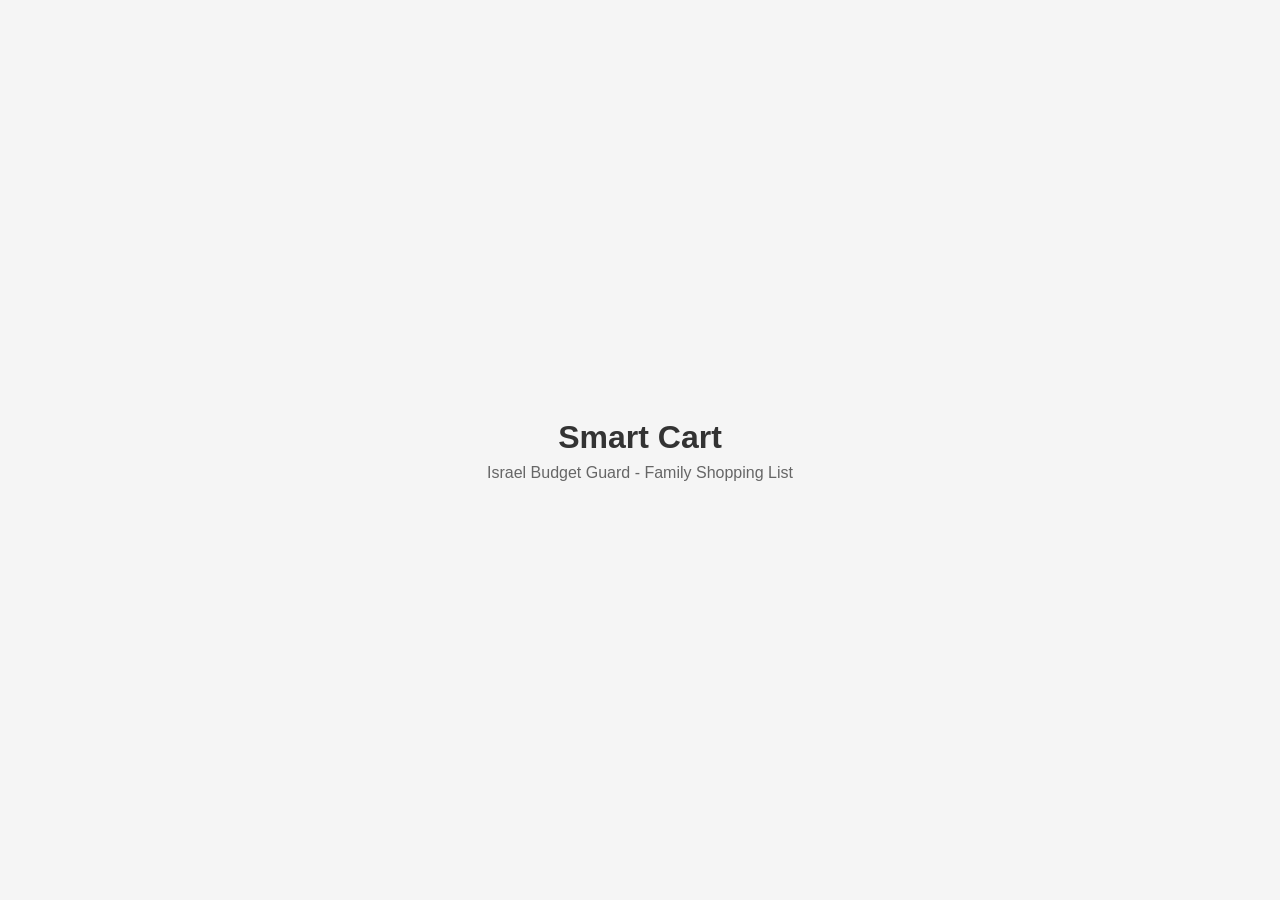
==== frontend/src/index.html @ aee20380 "Epic 1" ====
<!DOCTYPE html>
<html lang="en">
<head>
    <meta charset="UTF-8">
    <meta name="viewport" content="width=device-width, initial-scale=1.0">
    <title>Smart Cart</title>
    <link rel="stylesheet" href="css/style.css">
</head>
<body>
    <div id="app">
        <h1>Smart Cart</h1>
        <p>Israel Budget Guard - Family Shopping List</p>
    </div>
    <script src="js/app.js"></script>
</body>
</html>
---- frontend/src/css/style.css ----
* {
    margin: 0;
    padding: 0;
    box-sizing: border-box;
}

body {
    font-family: -apple-system, BlinkMacSystemFont, 'Segoe UI', Roboto, sans-serif;
    background: #f5f5f5;
    min-height: 100vh;
    display: flex;
    justify-content: center;
    align-items: center;
}

#app {
    text-align: center;
    padding: 2rem;
}

h1 {
    color: #333;
    margin-bottom: 0.5rem;
}

p {
    color: #666;
}
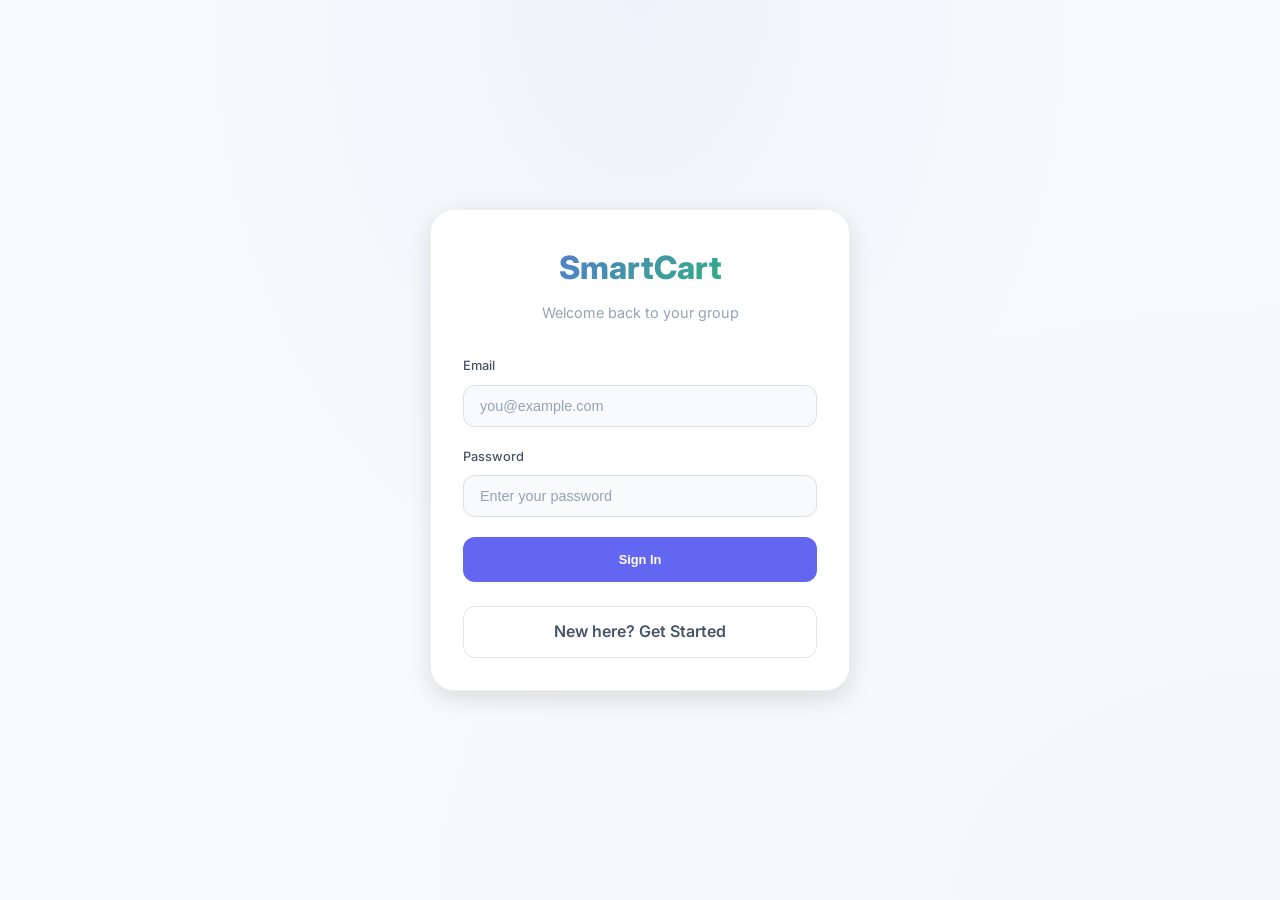
==== commit ab14906b: "full on ui and ai work" ====
--- a/frontend/src/index.html
+++ b/frontend/src/index.html
@@ -1,16 +1,206 @@
 <!DOCTYPE html>
 <html lang="en">
+
 <head>
     <meta charset="UTF-8">
-    <meta name="viewport" content="width=device-width, initial-scale=1.0">
-    <title>Smart Cart</title>
+    <meta name="viewport"
+        content="width=device-width, initial-scale=1.0, maximum-scale=1.0, user-scalable=no, viewport-fit=cover">
+    <title>SmartCart | AI-Powered Shopping List</title>
+    <meta name="description"
+        content="Collaborative shopping list management with AI-powered pricing for Israeli markets.">
+    <link href="https://fonts.googleapis.com/css2?family=Inter:wght@400;500;600;700;800&display=swap" rel="stylesheet">
     <link rel="stylesheet" href="css/style.css">
+    <link rel="icon"
+        href="data:image/svg+xml,<svg xmlns=%22http://www.w3.org/2000/svg%22 viewBox=%220 0 100 100%22><text y=%22.9em%22 font-size=%2290%22>🛒</text></svg>">
 </head>
-<body>
-    <div id="app">
-        <h1>Smart Cart</h1>
-        <p>Israel Budget Guard - Family Shopping List</p>
+
+<body class="light-mode">
+    <!-- Sidebar Overlay -->
+    <div id="sidebar-overlay" class="sidebar-overlay"></div>
+
+    <!-- Sidebar -->
+    <aside id="sidebar" class="sidebar">
+        <div class="sidebar-header">
+            <h2>Group Menu</h2>
+            <button id="sidebar-close" class="sidebar-close">&times;</button>
+        </div>
+
+        <div class="sidebar-content">
+            <!-- Group Info Section -->
+            <div class="sidebar-section">
+                <div class="sidebar-section-title">Group Info</div>
+                <div class="member-card" style="cursor: pointer;" id="copy-code-card">
+                    <div class="member-info">
+                        <div class="member-name">Invite Code</div>
+                        <div class="member-meta" id="sidebar-join-code">------</div>
+                    </div>
+                    <span style="font-size: 0.75rem; color: var(--accent-primary);">Copy</span>
+                </div>
+            </div>
+
+            <!-- Members Section (Manager Only) -->
+            <div class="sidebar-section" id="members-section" style="display: none;">
+                <div class="sidebar-section-title">Group Members</div>
+                <div id="members-list">
+                    <!-- Members injected here -->
+                </div>
+            </div>
+        </div>
+
+        <div class="sidebar-footer">
+            <button id="logout-btn" class="btn btn-ghost" style="width: 100%;">
+                Sign Out
+            </button>
+        </div>
+    </aside>
+
+    <!-- Main App Container -->
+    <div class="app-container">
+        <div class="main-content">
+            <!-- Header -->
+            <header class="app-header">
+                <div class="header-left">
+                    <button id="menu-toggle" class="menu-toggle">
+                        <span></span>
+                        <span></span>
+                        <span></span>
+                    </button>
+                    <div class="brand">
+                        <h1>SmartCart</h1>
+                        <span class="subtitle" id="group-name-display">Loading...</span>
+                    </div>
+                </div>
+                <div class="header-right">
+                    <button id="theme-toggle" class="theme-toggle" title="Toggle theme">
+                        <span id="theme-icon"></span>
+                    </button>
+                    <div class="user-badge">
+                        <div class="user-avatar" id="user-avatar">?</div>
+                        <div class="user-info">
+                            <span class="user-name" id="user-name-display">User</span>
+                            <span class="user-role" id="user-role-display">Member</span>
+                        </div>
+                    </div>
+                </div>
+            </header>
+
+            <!-- Stats Bar -->
+            <div class="stats-bar">
+                <div class="stat-card">
+                    <div class="stat-icon total">&#8362;</div>
+                    <div class="stat-content">
+                        <div class="stat-value" id="cart-total">0.00</div>
+                        <div class="stat-label">Estimated Total</div>
+                    </div>
+                </div>
+                <div class="stat-card">
+                    <div class="stat-icon approved">&#10003;</div>
+                    <div class="stat-content">
+                        <div class="stat-value" id="approved-count">0</div>
+                        <div class="stat-label">Approved Items</div>
+                    </div>
+                </div>
+                <div class="stat-card">
+                    <div class="stat-icon pending">&#9679;</div>
+                    <div class="stat-content">
+                        <div class="stat-value" id="pending-count">0</div>
+                        <div class="stat-label">Pending Review</div>
+                    </div>
+                </div>
+            </div>
+
+            <!-- Main Content Grid -->
+            <div class="content-grid">
+                <!-- Pending Requests (Manager only) -->
+                <section id="pending-section" style="display: none; grid-column: 1 / -1;">
+                    <div class="card" style="border-color: rgba(245, 158, 11, 0.3);">
+                        <div class="card-header" style="background: rgba(245, 158, 11, 0.1);">
+                            <h2 class="card-title" style="color: var(--accent-warning);">Pending Requests</h2>
+                        </div>
+                        <div class="card-body">
+                            <div id="pending-container" class="item-list">
+                                <p class="text-muted" style="padding: 1rem;">No pending requests.</p>
+                            </div>
+                        </div>
+                    </div>
+                </section>
+
+                <!-- Shopping List (Approved Items) -->
+                <section>
+                    <div class="card">
+                        <div class="card-header">
+                            <h2 class="card-title">Shopping List</h2>
+                            <button id="clear-all-btn" class="btn btn-danger btn-sm" style="display: none;">
+                                Clear All
+                            </button>
+                        </div>
+                        <div class="card-body">
+                            <div id="items-container" class="item-list">
+                                <div class="empty-state">
+                                    <div class="empty-state-icon">&#128722;</div>
+                                    <p class="empty-state-text">No items yet. Add your first item!</p>
+                                </div>
+                            </div>
+                        </div>
+                    </div>
+
+                    <!-- My Items Section (For regular users to see their submissions) -->
+                    <div id="my-items-section" class="card" style="margin-top: 1rem; display: none;">
+                        <div class="card-header">
+                            <h2 class="card-title">My Submissions</h2>
+                        </div>
+                        <div class="card-body">
+                            <div id="my-items-container" class="item-list">
+                                <p class="text-muted" style="padding: 1rem;">No pending or rejected items.</p>
+                            </div>
+                        </div>
+                    </div>
+                </section>
+
+                <!-- Add Item Form -->
+                <section>
+                    <div class="card form-card">
+                        <div class="card-header">
+                            <h2 class="card-title" id="form-title">Add New Item</h2>
+                        </div>
+                        <div class="card-body">
+                            <form id="item-form">
+                                <div class="form-group">
+                                    <label class="form-label" for="name">Item Name</label>
+                                    <input type="text" id="name" class="form-input" placeholder="e.g. Milk 3%" required>
+                                </div>
+                                <div class="form-row">
+                                    <div class="form-group">
+                                        <label class="form-label" for="category">Category</label>
+                                        <select id="category" class="form-select">
+                                            <option value="DAIRY">Dairy</option>
+                                            <option value="PRODUCE">Produce</option>
+                                            <option value="MEAT">Meat</option>
+                                            <option value="BAKERY">Bakery</option>
+                                            <option value="BEVERAGES">Beverages</option>
+                                            <option value="SNACKS">Snacks</option>
+                                            <option value="HOUSEHOLD">Household</option>
+                                            <option value="ELECTRONICS">Electronics</option>
+                                            <option value="OTHER" selected>Other</option>
+                                        </select>
+                                    </div>
+                                    <div class="form-group">
+                                        <label class="form-label" for="quantity">Quantity</label>
+                                        <input type="number" id="quantity" class="form-input" value="1" min="1">
+                                    </div>
+                                </div>
+                                <button type="submit" class="btn btn-primary" style="width: 100%;" id="submit-btn">
+                                    Add Item
+                                </button>
+                            </form>
+                        </div>
+                    </div>
+                </section>
+            </div>
+        </div>
     </div>
+
     <script src="js/app.js"></script>
 </body>
-</html>
+
+</html>
--- a/frontend/src/css/style.css
+++ b/frontend/src/css/style.css
@@ -1,28 +1,1062 @@
-* {
+:root {
+    /* Color Palette - Modern Dark Theme */
+    --bg-dark: #0a0a0f;
+    --bg-surface: #12121a;
+    --bg-card: rgba(18, 18, 26, 0.95);
+    --bg-elevated: rgba(30, 30, 45, 0.9);
+
+    --text-primary: #ffffff;
+    --text-secondary: #8b8b9e;
+    --text-muted: #5a5a6e;
+
+    --accent-primary: #6366f1;
+    /* Indigo */
+    --accent-success: #22c55e;
+    /* Green */
+    --accent-warning: #f59e0b;
+    /* Amber */
+    --accent-error: #ef4444;
+    /* Red */
+    --accent-info: #3b82f6;
+    /* Blue */
+
+    --border-subtle: rgba(255, 255, 255, 0.06);
+    --border-default: rgba(255, 255, 255, 0.1);
+    --border-strong: rgba(255, 255, 255, 0.15);
+
+    --shadow-sm: 0 1px 2px rgba(0, 0, 0, 0.3);
+    --shadow-md: 0 4px 12px rgba(0, 0, 0, 0.4);
+    --shadow-lg: 0 8px 24px rgba(0, 0, 0, 0.5);
+    --shadow-glow: 0 0 40px rgba(99, 102, 241, 0.15);
+
+    --radius-sm: 0.375rem;
+    --radius-md: 0.75rem;
+    --radius-lg: 1rem;
+    --radius-xl: 1.5rem;
+
+    --font-main: 'Inter', -apple-system, BlinkMacSystemFont, 'Segoe UI', sans-serif;
+
+    --transition-fast: 150ms ease;
+    --transition-normal: 250ms ease;
+    --transition-slow: 350ms ease;
+
+    --sidebar-width: 320px;
+}
+
+/* Light Mode Theme */
+body.light-mode {
+    --bg-dark: #f8fafc;
+    --bg-surface: #ffffff;
+    --bg-card: rgba(255, 255, 255, 0.95);
+    --bg-elevated: rgba(241, 245, 249, 0.95);
+
+    --text-primary: #0f172a;
+    --text-secondary: #475569;
+    --text-muted: #94a3b8;
+
+    --border-subtle: rgba(0, 0, 0, 0.06);
+    --border-default: rgba(0, 0, 0, 0.1);
+    --border-strong: rgba(0, 0, 0, 0.15);
+
+    --shadow-sm: 0 1px 2px rgba(0, 0, 0, 0.05);
+    --shadow-md: 0 4px 12px rgba(0, 0, 0, 0.08);
+    --shadow-lg: 0 8px 24px rgba(0, 0, 0, 0.12);
+    --shadow-glow: 0 0 40px rgba(99, 102, 241, 0.1);
+}
+
+body.light-mode {
+    background: var(--bg-dark);
+    background-image:
+        radial-gradient(ellipse at top, rgba(99, 102, 241, 0.05) 0%, transparent 50%),
+        radial-gradient(ellipse at bottom right, rgba(34, 197, 94, 0.03) 0%, transparent 50%);
+}
+
+/* Theme Toggle Button */
+.theme-toggle {
+    width: 44px;
+    height: 44px;
+    display: flex;
+    align-items: center;
+    justify-content: center;
+    background: var(--bg-elevated);
+    border: 1px solid var(--border-default);
+    border-radius: var(--radius-md);
+    cursor: pointer;
+    transition: all var(--transition-fast);
+    color: var(--text-secondary);
+}
+
+.theme-toggle:hover {
+    background: var(--bg-card);
+    border-color: var(--border-strong);
+    color: var(--text-primary);
+}
+
+.theme-toggle svg {
+    width: 20px;
+    height: 20px;
+    stroke: currentColor;
+}
+
+
+*,
+*::before,
+*::after {
     margin: 0;
     padding: 0;
     box-sizing: border-box;
 }
 
+html {
+    font-size: 16px;
+    -webkit-font-smoothing: antialiased;
+    -moz-osx-font-smoothing: grayscale;
+}
+
 body {
-    font-family: -apple-system, BlinkMacSystemFont, 'Segoe UI', Roboto, sans-serif;
-    background: #f5f5f5;
+    background: var(--bg-dark);
+    background-image:
+        radial-gradient(ellipse at top, rgba(99, 102, 241, 0.08) 0%, transparent 50%),
+        radial-gradient(ellipse at bottom right, rgba(34, 197, 94, 0.05) 0%, transparent 50%);
+    color: var(--text-primary);
+    font-family: var(--font-main);
+    line-height: 1.6;
     min-height: 100vh;
-    display: flex;
+    min-height: 100dvh;
+    overflow-x: hidden;
+}
+
+/* ========== LAYOUT ========== */
+.app-container {
+    display: flex;
+    height: 100vh;
+    height: 100dvh;
+    width: 100vw;
+    overflow: hidden;
+}
+
+.main-content {
+    flex: 1;
+    padding: 1rem;
+    /* max-width removed for full screen */
+    width: 100%;
+    overflow-y: auto;
+    -webkit-overflow-scrolling: touch;
+    transition: margin-left var(--transition-normal);
+}
+
+/* ========== SIDEBAR ========== */
+.sidebar {
+    position: fixed;
+    top: 0;
+    left: 0;
+    width: var(--sidebar-width);
+    height: 100vh;
+    height: 100dvh;
+    background: var(--bg-surface);
+    border-right: 1px solid var(--border-subtle);
+    transform: translateX(-100%);
+    transition: transform var(--transition-normal);
+    z-index: 1000;
+    display: flex;
+    flex-direction: column;
+    box-shadow: 4px 0 20px rgba(0, 0, 0, 0.15);
+}
+
+.sidebar.open {
+    transform: translateX(0);
+}
+
+.sidebar-header {
+    padding: 1.5rem;
+    border-bottom: 1px solid var(--border-subtle);
+    display: flex;
+    justify-content: space-between;
+    align-items: center;
+}
+
+.sidebar-header h2 {
+    font-size: 0.875rem;
+    font-weight: 700;
+    color: var(--text-primary);
+    text-transform: uppercase;
+    letter-spacing: 0.1em;
+    margin: 0;
+}
+
+.sidebar-close {
+    background: none;
+    border: none;
+    color: var(--text-secondary);
+    font-size: 1.5rem;
+    cursor: pointer;
+    padding: 0.25rem;
+    line-height: 1;
+    transition: color var(--transition-fast);
+}
+
+.sidebar-close:hover {
+    color: var(--text-primary);
+}
+
+.sidebar-content {
+    flex: 1;
+    overflow-y: auto;
+    padding: 1rem;
+}
+
+.sidebar-section {
+    margin-bottom: 1.5rem;
+}
+
+.sidebar-section-title {
+    font-size: 0.75rem;
+    font-weight: 600;
+    color: var(--text-muted);
+    text-transform: uppercase;
+    letter-spacing: 0.08em;
+    padding: 0.5rem 0.75rem;
+    margin-bottom: 0.5rem;
+}
+
+.sidebar-footer {
+    padding: 1rem;
+    padding-bottom: calc(1.5rem + env(safe-area-inset-bottom, 0px));
+    border-top: 1px solid var(--border-subtle);
+    background: var(--bg-elevated);
+    margin-top: auto;
+    flex-shrink: 0;
+}
+
+.sidebar-footer .btn {
+    padding: 0.875rem 1rem;
+    font-weight: 600;
+    display: flex;
+    align-items: center;
     justify-content: center;
-    align-items: center;
-}
-
-#app {
+    background: var(--accent-error);
+    color: white;
+    border: none;
+    border-radius: var(--radius-md);
+    width: 100%;
+}
+
+.sidebar-footer .btn:hover {
+    background: #dc2626;
+}
+
+.member-card {
+    display: flex;
+    align-items: center;
+    justify-content: space-between;
+    gap: 0.75rem;
+    padding: 0.875rem 1rem;
+    background: var(--bg-elevated);
+    border-radius: var(--radius-md);
+    margin-bottom: 0.5rem;
+    border: 1px solid var(--border-subtle);
+    transition: all var(--transition-fast);
+}
+
+.member-card:hover {
+    border-color: var(--border-default);
+    background: var(--bg-card);
+}
+
+.member-info {
+    flex: 1;
+    min-width: 0;
+}
+
+.member-name {
+    font-weight: 600;
+    font-size: 0.875rem;
+    color: var(--text-primary);
+    white-space: nowrap;
+    overflow: hidden;
+    text-overflow: ellipsis;
+}
+
+.member-meta {
+    font-size: 0.75rem;
+    color: var(--text-muted);
+}
+
+.member-actions {
+    display: flex;
+    gap: 0.25rem;
+    margin-left: 0.5rem;
+}
+
+.sidebar-overlay {
+    position: fixed;
+    inset: 0;
+    background: rgba(0, 0, 0, 0.6);
+    backdrop-filter: blur(4px);
+    opacity: 0;
+    visibility: hidden;
+    transition: opacity var(--transition-normal), visibility var(--transition-normal);
+    z-index: 999;
+}
+
+.sidebar-overlay.active {
+    opacity: 1;
+    visibility: visible;
+}
+
+/* ========== HEADER ========== */
+.app-header {
+    display: flex;
+    justify-content: space-between;
+    align-items: center;
+    margin-bottom: 2rem;
+    padding-bottom: 1.5rem;
+    border-bottom: 1px solid var(--border-subtle);
+}
+
+.header-left {
+    display: flex;
+    align-items: center;
+    gap: 1rem;
+}
+
+.menu-toggle {
+    width: 44px;
+    height: 44px;
+    display: flex;
+    flex-direction: column;
+    justify-content: center;
+    align-items: center;
+    gap: 5px;
+    background: var(--bg-elevated);
+    border: 1px solid var(--border-default);
+    border-radius: var(--radius-md);
+    cursor: pointer;
+    transition: all var(--transition-fast);
+}
+
+.menu-toggle:hover {
+    background: var(--bg-card);
+    border-color: var(--border-strong);
+}
+
+.menu-toggle span {
+    display: block;
+    width: 18px;
+    height: 2px;
+    background: var(--text-primary);
+    border-radius: 1px;
+    transition: all var(--transition-fast);
+}
+
+.brand {
+    display: flex;
+    flex-direction: column;
+}
+
+.brand h1 {
+    font-size: 1.5rem;
+    font-weight: 800;
+    background: linear-gradient(135deg, var(--accent-primary) 0%, var(--accent-success) 100%);
+    -webkit-background-clip: text;
+    background-clip: text;
+    -webkit-text-fill-color: transparent;
+    letter-spacing: -0.02em;
+}
+
+.brand .subtitle {
+    font-size: 0.8rem;
+    color: var(--text-muted);
+    font-weight: 500;
+}
+
+.header-right {
+    display: flex;
+    align-items: center;
+    gap: 1rem;
+}
+
+.user-badge {
+    display: flex;
+    align-items: center;
+    gap: 0.75rem;
+    padding: 0.5rem 1rem;
+    background: var(--bg-elevated);
+    border: 1px solid var(--border-default);
+    border-radius: var(--radius-lg);
+}
+
+.user-avatar {
+    width: 32px;
+    height: 32px;
+    border-radius: 50%;
+    background: linear-gradient(135deg, var(--accent-primary), var(--accent-success));
+    display: flex;
+    align-items: center;
+    justify-content: center;
+    font-weight: 700;
+    font-size: 0.875rem;
+}
+
+.user-info {
+    display: flex;
+    flex-direction: column;
+}
+
+.user-name {
+    font-weight: 600;
+    font-size: 0.875rem;
+    line-height: 1.2;
+}
+
+.user-role {
+    font-size: 0.7rem;
+    color: var(--accent-primary);
+    text-transform: uppercase;
+    letter-spacing: 0.05em;
+    font-weight: 600;
+}
+
+/* ========== STATS BAR ========== */
+.stats-bar {
+    display: grid;
+    grid-template-columns: repeat(auto-fit, minmax(200px, 1fr));
+    gap: 1rem;
+    margin-bottom: 2rem;
+}
+
+.stat-card {
+    background: var(--bg-surface);
+    border: 1px solid var(--border-subtle);
+    border-radius: var(--radius-lg);
+    padding: 1.25rem;
+    display: flex;
+    align-items: center;
+    gap: 1rem;
+    transition: all var(--transition-fast);
+}
+
+.stat-card:hover {
+    border-color: var(--border-default);
+    transform: translateY(-2px);
+}
+
+.stat-icon {
+    width: 48px;
+    height: 48px;
+    border-radius: var(--radius-md);
+    display: flex;
+    align-items: center;
+    justify-content: center;
+    font-size: 1.25rem;
+}
+
+.stat-icon.total {
+    background: rgba(99, 102, 241, 0.15);
+    color: var(--accent-primary);
+}
+
+.stat-icon.approved {
+    background: rgba(34, 197, 94, 0.15);
+    color: var(--accent-success);
+}
+
+.stat-icon.pending {
+    background: rgba(245, 158, 11, 0.15);
+    color: var(--accent-warning);
+}
+
+.stat-content {
+    flex: 1;
+}
+
+.stat-value {
+    font-size: 1.5rem;
+    font-weight: 700;
+    line-height: 1.2;
+}
+
+.stat-label {
+    font-size: 0.75rem;
+    color: var(--text-muted);
+    text-transform: uppercase;
+    letter-spacing: 0.05em;
+}
+
+/* ========== MAIN GRID ========== */
+.content-grid {
+    display: grid;
+    grid-template-columns: 1fr 380px;
+    gap: 2rem;
+    align-items: start;
+}
+
+@media (max-width: 1024px) {
+    .content-grid {
+        grid-template-columns: 1fr;
+    }
+}
+
+/* ========== CARDS ========== */
+.card {
+    background: var(--bg-surface);
+    border: 1px solid var(--border-subtle);
+    border-radius: var(--radius-xl);
+    overflow: hidden;
+}
+
+.card-header {
+    padding: 1.25rem 1.5rem;
+    border-bottom: 1px solid var(--border-subtle);
+    display: flex;
+    justify-content: space-between;
+    align-items: center;
+}
+
+.card-title {
+    font-size: 1rem;
+    font-weight: 600;
+    display: flex;
+    align-items: center;
+    gap: 0.5rem;
+}
+
+.card-body {
+    padding: 1rem;
+}
+
+.card-footer {
+    padding: 1rem 1.5rem;
+    border-top: 1px solid var(--border-subtle);
+    background: var(--bg-elevated);
+}
+
+/* ========== ITEM LIST ========== */
+.item-list {
+    display: flex;
+    flex-direction: column;
+    gap: 0.75rem;
+    max-height: 60vh;
+    overflow-y: auto;
+    padding-right: 0.5rem;
+}
+
+.item-list::-webkit-scrollbar {
+    width: 6px;
+}
+
+.item-list::-webkit-scrollbar-track {
+    background: transparent;
+}
+
+.item-list::-webkit-scrollbar-thumb {
+    background: var(--border-default);
+    border-radius: 3px;
+}
+
+.item-card {
+    background: var(--bg-elevated);
+    border: 1px solid var(--border-subtle);
+    border-radius: var(--radius-lg);
+    padding: 1rem;
+    display: flex;
+    flex-direction: column;
+    gap: 0.75rem;
+    transition: all var(--transition-fast);
+}
+
+.item-card:hover {
+    border-color: var(--border-default);
+    box-shadow: var(--shadow-md);
+}
+
+.item-header {
+    display: flex;
+    justify-content: space-between;
+    align-items: flex-start;
+    gap: 1rem;
+}
+
+.item-title {
+    font-weight: 600;
+    font-size: 1rem;
+    line-height: 1.3;
+}
+
+.item-submitter {
+    font-size: 0.75rem;
+    color: var(--text-muted);
+    margin-top: 0.125rem;
+}
+
+.item-footer {
+    display: flex;
+    align-items: center;
+    justify-content: space-between;
+    gap: 0.75rem;
+    flex-wrap: wrap;
+}
+
+.item-meta {
+    display: flex;
+    align-items: center;
+    gap: 0.75rem;
+    flex-wrap: wrap;
+}
+
+.meta-tag {
+    display: inline-flex;
+    align-items: center;
+    gap: 0.25rem;
+    padding: 0.25rem 0.5rem;
+    background: rgba(255, 255, 255, 0.05);
+    border-radius: var(--radius-sm);
+    font-size: 0.75rem;
+    color: var(--text-secondary);
+}
+
+.quantity-control {
+    display: inline-flex;
+    align-items: center;
+    background: rgba(255, 255, 255, 0.05);
+    border-radius: var(--radius-sm);
+    overflow: hidden;
+}
+
+.quantity-btn {
+    width: 28px;
+    height: 28px;
+    display: flex;
+    align-items: center;
+    justify-content: center;
+    background: none;
+    border: none;
+    color: var(--text-secondary);
+    cursor: pointer;
+    font-size: 1rem;
+    transition: all var(--transition-fast);
+}
+
+.quantity-btn:hover {
+    background: rgba(255, 255, 255, 0.1);
+    color: var(--text-primary);
+}
+
+.quantity-value {
+    min-width: 32px;
     text-align: center;
-    padding: 2rem;
-}
-
-h1 {
-    color: #333;
+    font-weight: 600;
+    font-size: 0.875rem;
+}
+
+.price-tag {
+    font-weight: 700;
+    color: var(--accent-success);
+    font-size: 0.875rem;
+}
+
+.price-error {
+    font-size: 0.7rem;
+    color: var(--accent-error);
+}
+
+.item-actions {
+    display: flex;
+    gap: 0.5rem;
+}
+
+/* ========== STATUS PILLS ========== */
+.status-pill {
+    display: inline-flex;
+    align-items: center;
+    padding: 0.25rem 0.625rem;
+    border-radius: var(--radius-sm);
+    font-size: 0.7rem;
+    font-weight: 600;
+    text-transform: uppercase;
+    letter-spacing: 0.03em;
+}
+
+.status-PENDING {
+    background: rgba(245, 158, 11, 0.15);
+    color: var(--accent-warning);
+}
+
+.status-APPROVED {
+    background: rgba(34, 197, 94, 0.15);
+    color: var(--accent-success);
+}
+
+.status-REJECTED {
+    background: rgba(239, 68, 68, 0.15);
+    color: var(--accent-error);
+}
+
+/* ========== BUTTONS ========== */
+.btn {
+    display: inline-flex;
+    align-items: center;
+    justify-content: center;
+    gap: 0.5rem;
+    padding: 0.5rem 1rem;
+    border-radius: var(--radius-md);
+    font-size: 0.8rem;
+    font-weight: 600;
+    cursor: pointer;
+    transition: all var(--transition-fast);
+    border: 1px solid transparent;
+    white-space: nowrap;
+}
+
+.btn-primary {
+    background: var(--accent-primary);
+    color: white;
+}
+
+.btn-primary:hover {
+    background: #5558e3;
+    box-shadow: 0 4px 12px rgba(99, 102, 241, 0.3);
+}
+
+.btn-success {
+    background: transparent;
+    border-color: var(--accent-success);
+    color: var(--accent-success);
+}
+
+.btn-success:hover {
+    background: rgba(34, 197, 94, 0.1);
+}
+
+.btn-danger {
+    background: transparent;
+    border-color: var(--accent-error);
+    color: var(--accent-error);
+}
+
+.btn-danger:hover {
+    background: rgba(239, 68, 68, 0.1);
+}
+
+.btn-ghost {
+    background: transparent;
+    border-color: var(--border-default);
+    color: var(--text-secondary);
+}
+
+.btn-ghost:hover {
+    background: rgba(255, 255, 255, 0.05);
+    color: var(--text-primary);
+}
+
+.btn-sm {
+    padding: 0.25rem 0.5rem;
+    font-size: 0.7rem;
+}
+
+.btn-icon {
+    width: 32px;
+    height: 32px;
+    padding: 0;
+}
+
+/* ========== FORMS ========== */
+.form-card {
+    position: sticky;
+    top: 2rem;
+}
+
+.form-group {
+    margin-bottom: 1.25rem;
+}
+
+.form-label {
+    display: block;
+    font-size: 0.8rem;
+    font-weight: 500;
+    color: var(--text-secondary);
     margin-bottom: 0.5rem;
 }
 
-p {
-    color: #666;
-}
+.form-input,
+.form-select {
+    width: 100%;
+    background: var(--bg-dark);
+    border: 1px solid var(--border-default);
+    padding: 0.75rem 1rem;
+    border-radius: var(--radius-md);
+    color: var(--text-primary);
+    font-size: 0.9rem;
+    transition: all var(--transition-fast);
+}
+
+.form-input:focus,
+.form-select:focus {
+    outline: none;
+    border-color: var(--accent-primary);
+    box-shadow: 0 0 0 3px rgba(99, 102, 241, 0.15);
+}
+
+.form-input::placeholder {
+    color: var(--text-muted);
+}
+
+.form-row {
+    display: grid;
+    grid-template-columns: 1fr 1fr;
+    gap: 1rem;
+}
+
+/* ========== EMPTY STATE ========== */
+.empty-state {
+    text-align: center;
+    padding: 3rem 2rem;
+    color: var(--text-muted);
+}
+
+.empty-state-icon {
+    font-size: 3rem;
+    margin-bottom: 1rem;
+    opacity: 0.5;
+}
+
+.empty-state-text {
+    font-size: 0.9rem;
+}
+
+/* ========== UTILITIES ========== */
+.hidden {
+    display: none !important;
+}
+
+.text-success {
+    color: var(--accent-success);
+}
+
+.text-error {
+    color: var(--accent-error);
+}
+
+.text-warning {
+    color: var(--accent-warning);
+}
+
+.text-muted {
+    color: var(--text-muted);
+}
+
+/* ========== ANIMATIONS ========== */
+@keyframes fadeIn {
+    from {
+        opacity: 0;
+        transform: translateY(8px);
+    }
+
+    to {
+        opacity: 1;
+        transform: translateY(0);
+    }
+}
+
+@keyframes slideIn {
+    from {
+        opacity: 0;
+        transform: translateX(-16px);
+    }
+
+    to {
+        opacity: 1;
+        transform: translateX(0);
+    }
+}
+
+.fade-in {
+    animation: fadeIn 0.3s ease-out forwards;
+}
+
+.slide-in {
+    animation: slideIn 0.3s ease-out forwards;
+}
+
+/* ========== RESPONSIVE ========== */
+@media (max-width: 768px) {
+    .content-grid {
+        grid-template-columns: 1fr;
+        /* Default block layout ensures correct order */
+        display: block;
+    }
+
+
+    .form-card {
+        position: static;
+    }
+}
+
+@media (max-width: 640px) {
+    .main-content {
+        padding: 1rem;
+    }
+
+    .app-header {
+        flex-wrap: wrap;
+        gap: 0.75rem;
+        padding-bottom: 1rem;
+        margin-bottom: 1rem;
+    }
+
+    .header-left {
+        gap: 0.75rem;
+    }
+
+    .brand h1 {
+        font-size: 1.25rem;
+    }
+
+    .brand .subtitle {
+        font-size: 0.7rem;
+    }
+
+    .stats-bar {
+        grid-template-columns: 1fr;
+        gap: 0.75rem;
+    }
+
+    .stat-card {
+        padding: 1rem;
+    }
+
+    .stat-value {
+        font-size: 1.25rem;
+    }
+
+    .user-badge {
+        padding: 0.375rem 0.75rem;
+    }
+
+    .user-avatar {
+        width: 28px;
+        height: 28px;
+        font-size: 0.75rem;
+    }
+
+    .user-name {
+        font-size: 0.8rem;
+    }
+
+    .user-role {
+        font-size: 0.65rem;
+    }
+
+    .menu-toggle {
+        width: 40px;
+        height: 40px;
+    }
+
+    .theme-toggle {
+        width: 40px;
+        height: 40px;
+    }
+
+    .form-row {
+        grid-template-columns: 1fr;
+    }
+
+    .card-header {
+        padding: 1rem;
+    }
+
+    .card-body {
+        padding: 0.75rem;
+    }
+
+    .item-card {
+        padding: 0.875rem;
+    }
+
+    .item-footer {
+        flex-direction: column;
+        align-items: flex-start;
+        gap: 0.5rem;
+    }
+
+    .item-actions {
+        width: 100%;
+        justify-content: flex-end;
+    }
+
+    .sidebar {
+        width: 100%;
+    }
+
+    .btn {
+        padding: 0.5rem 0.75rem;
+        font-size: 0.75rem;
+    }
+
+    .btn-sm {
+        padding: 0.25rem 0.5rem;
+        font-size: 0.65rem;
+    }
+}
+
+/* iPhone SE and small devices */
+@media (max-width: 375px) {
+    .main-content {
+        padding: 0.75rem;
+    }
+
+    .brand h1 {
+        font-size: 1.1rem;
+    }
+
+    .header-right {
+        gap: 0.5rem;
+    }
+
+    .user-info {
+        display: none;
+    }
+
+    .stat-icon {
+        width: 40px;
+        height: 40px;
+        font-size: 1rem;
+    }
+}
+
+/* Safe area for notched iPhones */
+@supports (padding: max(0px)) {
+    body {
+        padding-left: max(0px, env(safe-area-inset-left));
+        padding-right: max(0px, env(safe-area-inset-right));
+        padding-bottom: max(0px, env(safe-area-inset-bottom));
+    }
+}
+
+/* Prevent text resize on orientation change */
+html {
+    -webkit-text-size-adjust: 100%;
+}
+
+/* Smooth scrolling on iOS */
+.item-list,
+.sidebar-content {
+    -webkit-overflow-scrolling: touch;
+}
+
+/* Touch-friendly tap targets */
+@media (pointer: coarse) {
+
+    .btn,
+    .quantity-btn,
+    .menu-toggle,
+    .theme-toggle {
+        min-height: 44px;
+        min-width: 44px;
+    }
+
+    .quantity-btn {
+        width: 36px;
+        height: 36px;
+    }
+}
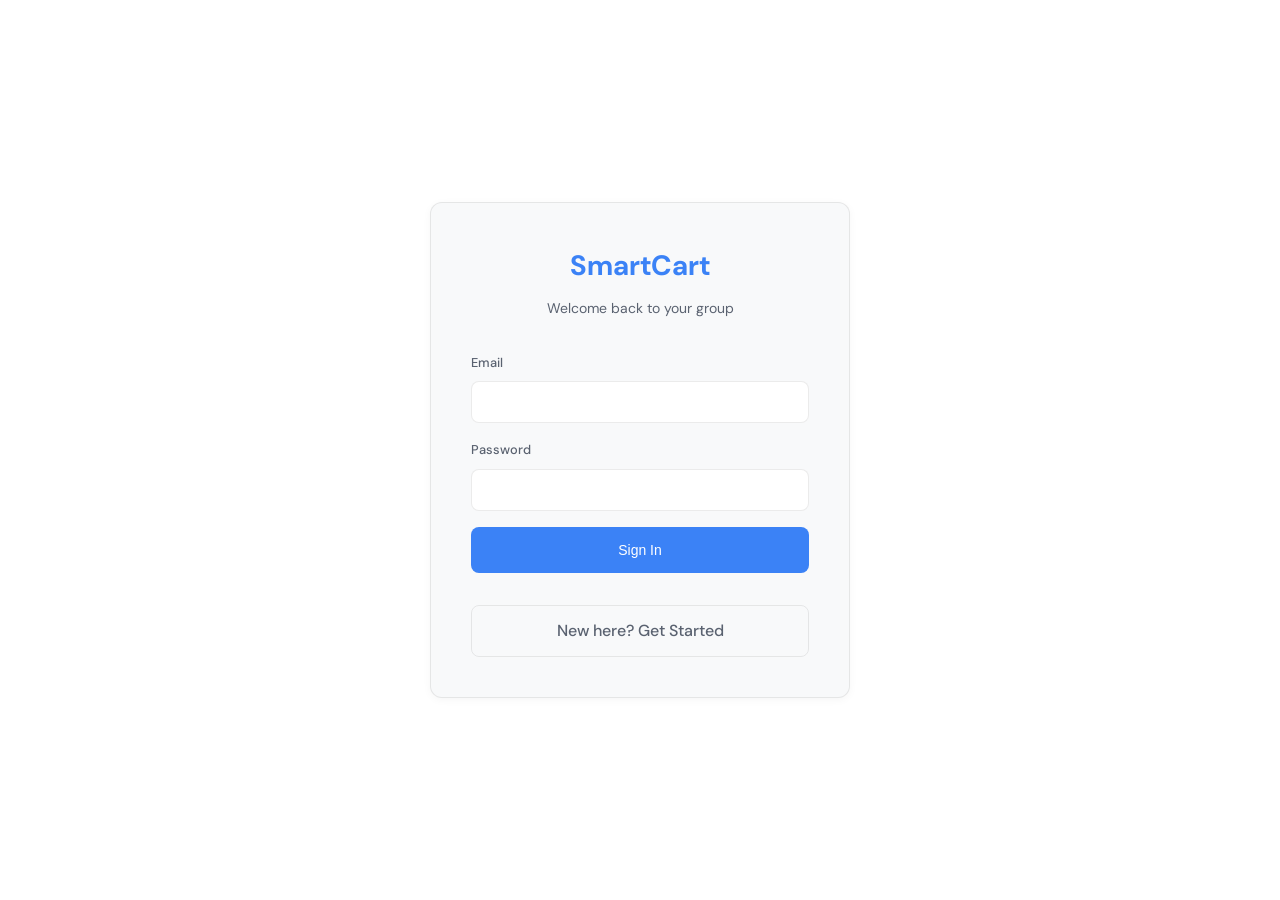
==== commit b6859267: "UI Polish: Icons, fonts, and layout adjustments for polling engine" ====
--- a/frontend/src/index.html
+++ b/frontend/src/index.html
@@ -8,7 +8,7 @@
     <title>SmartCart | AI-Powered Shopping List</title>
     <meta name="description"
         content="Collaborative shopping list management with AI-powered pricing for Israeli markets.">
-    <link href="https://fonts.googleapis.com/css2?family=Inter:wght@400;500;600;700;800&display=swap" rel="stylesheet">
+    <link href="https://fonts.googleapis.com/css2?family=DM+Sans:wght@400;500;700&display=swap" rel="stylesheet">
     <link rel="stylesheet" href="css/style.css">
     <link rel="icon"
         href="data:image/svg+xml,<svg xmlns=%22http://www.w3.org/2000/svg%22 viewBox=%220 0 100 100%22><text y=%22.9em%22 font-size=%2290%22>🛒</text></svg>">
@@ -22,7 +22,7 @@
     <aside id="sidebar" class="sidebar">
         <div class="sidebar-header">
             <h2>Group Menu</h2>
-            <button id="sidebar-close" class="sidebar-close">&times;</button>
+            <button id="sidebar-close" class="sidebar-close" aria-label="Close menu">&times;</button>
         </div>
 
         <div class="sidebar-content">
@@ -60,7 +60,7 @@
             <!-- Header -->
             <header class="app-header">
                 <div class="header-left">
-                    <button id="menu-toggle" class="menu-toggle">
+                    <button id="menu-toggle" class="menu-toggle" aria-label="Toggle menu">
                         <span></span>
                         <span></span>
                         <span></span>
@@ -71,7 +71,7 @@
                     </div>
                 </div>
                 <div class="header-right">
-                    <button id="theme-toggle" class="theme-toggle" title="Toggle theme">
+                    <button id="theme-toggle" class="theme-toggle" title="Toggle theme" aria-label="Toggle theme">
                         <span id="theme-icon"></span>
                     </button>
                     <div class="user-badge">
@@ -87,21 +87,21 @@
             <!-- Stats Bar -->
             <div class="stats-bar">
                 <div class="stat-card">
-                    <div class="stat-icon total">&#8362;</div>
+                    <div class="stat-icon total">₪</div>
                     <div class="stat-content">
                         <div class="stat-value" id="cart-total">0.00</div>
                         <div class="stat-label">Estimated Total</div>
                     </div>
                 </div>
                 <div class="stat-card">
-                    <div class="stat-icon approved">&#10003;</div>
+                    <div class="stat-icon approved">✓</div>
                     <div class="stat-content">
                         <div class="stat-value" id="approved-count">0</div>
                         <div class="stat-label">Approved Items</div>
                     </div>
                 </div>
                 <div class="stat-card">
-                    <div class="stat-icon pending">&#9679;</div>
+                    <div class="stat-icon pending">•</div>
                     <div class="stat-content">
                         <div class="stat-value" id="pending-count">0</div>
                         <div class="stat-label">Pending Review</div>
@@ -137,7 +137,13 @@
                         <div class="card-body">
                             <div id="items-container" class="item-list">
                                 <div class="empty-state">
-                                    <div class="empty-state-icon">&#128722;</div>
+                                    <div class="empty-state-icon">
+                                        <svg width="48" height="48" viewBox="0 0 24 24" fill="none" stroke="currentColor" stroke-width="1.5" stroke-linecap="round" stroke-linejoin="round">
+                                            <circle cx="9" cy="21" r="1"></circle>
+                                            <circle cx="20" cy="21" r="1"></circle>
+                                            <path d="M1 1h4l2.68 13.39a2 2 0 0 0 2 1.61h9.72a2 2 0 0 0 2-1.61L23 6H6"></path>
+                                        </svg>
+                                    </div>
                                     <p class="empty-state-text">No items yet. Add your first item!</p>
                                 </div>
                             </div>
@@ -167,7 +173,7 @@
                             <form id="item-form">
                                 <div class="form-group">
                                     <label class="form-label" for="name">Item Name</label>
-                                    <input type="text" id="name" class="form-input" placeholder="e.g. Milk 3%" required>
+                                    <input type="text" id="name" class="form-input" required>
                                 </div>
                                 <div class="form-row">
                                     <div class="form-group">
--- a/frontend/src/css/style.css
+++ b/frontend/src/css/style.css
@@ -1,74 +1,48 @@
 :root {
-    /* Color Palette - Modern Dark Theme */
-    --bg-dark: #0a0a0f;
-    --bg-surface: #12121a;
-    --bg-card: rgba(18, 18, 26, 0.95);
-    --bg-elevated: rgba(30, 30, 45, 0.9);
+    /* Color Palette - Professional Dark Theme */
+    --bg-base: #0f1419;
+    --bg-surface: #1a1f26;
+    --bg-elevated: #242b33;
 
     --text-primary: #ffffff;
-    --text-secondary: #8b8b9e;
-    --text-muted: #5a5a6e;
-
-    --accent-primary: #6366f1;
-    /* Indigo */
-    --accent-success: #22c55e;
-    /* Green */
-    --accent-warning: #f59e0b;
-    /* Amber */
-    --accent-error: #ef4444;
-    /* Red */
-    --accent-info: #3b82f6;
-    /* Blue */
-
-    --border-subtle: rgba(255, 255, 255, 0.06);
-    --border-default: rgba(255, 255, 255, 0.1);
-    --border-strong: rgba(255, 255, 255, 0.15);
-
-    --shadow-sm: 0 1px 2px rgba(0, 0, 0, 0.3);
-    --shadow-md: 0 4px 12px rgba(0, 0, 0, 0.4);
-    --shadow-lg: 0 8px 24px rgba(0, 0, 0, 0.5);
-    --shadow-glow: 0 0 40px rgba(99, 102, 241, 0.15);
+    --text-secondary: #8a919e;
+    --text-tertiary: #5a6270;
+
+    --accent-primary: #3b82f6;
+    --accent-success: #10b981;
+    --accent-danger: #ef4444;
+
+    --border: rgba(255, 255, 255, 0.08);
+
+    --shadow-subtle: 0 2px 8px rgba(0, 0, 0, 0.3);
+    --shadow-medium: 0 4px 16px rgba(0, 0, 0, 0.4);
 
     --radius-sm: 0.375rem;
-    --radius-md: 0.75rem;
-    --radius-lg: 1rem;
-    --radius-xl: 1.5rem;
-
-    --font-main: 'Inter', -apple-system, BlinkMacSystemFont, 'Segoe UI', sans-serif;
-
-    --transition-fast: 150ms ease;
-    --transition-normal: 250ms ease;
-    --transition-slow: 350ms ease;
-
-    --sidebar-width: 320px;
+    --radius-md: 0.5rem;
+    --radius-lg: 0.75rem;
+
+    --font-main: 'DM Sans', -apple-system, BlinkMacSystemFont, 'Segoe UI', sans-serif;
+
+    --transition-fast: 150ms ease-out;
+    --transition-normal: 250ms ease-out;
+
+    --sidebar-width: 380px;
 }
 
 /* Light Mode Theme */
 body.light-mode {
-    --bg-dark: #f8fafc;
-    --bg-surface: #ffffff;
-    --bg-card: rgba(255, 255, 255, 0.95);
-    --bg-elevated: rgba(241, 245, 249, 0.95);
-
-    --text-primary: #0f172a;
-    --text-secondary: #475569;
-    --text-muted: #94a3b8;
-
-    --border-subtle: rgba(0, 0, 0, 0.06);
-    --border-default: rgba(0, 0, 0, 0.1);
-    --border-strong: rgba(0, 0, 0, 0.15);
-
-    --shadow-sm: 0 1px 2px rgba(0, 0, 0, 0.05);
-    --shadow-md: 0 4px 12px rgba(0, 0, 0, 0.08);
-    --shadow-lg: 0 8px 24px rgba(0, 0, 0, 0.12);
-    --shadow-glow: 0 0 40px rgba(99, 102, 241, 0.1);
-}
-
-body.light-mode {
-    background: var(--bg-dark);
-    background-image:
-        radial-gradient(ellipse at top, rgba(99, 102, 241, 0.05) 0%, transparent 50%),
-        radial-gradient(ellipse at bottom right, rgba(34, 197, 94, 0.03) 0%, transparent 50%);
+    --bg-base: #ffffff;
+    --bg-surface: #f8f9fa;
+    --bg-elevated: #f1f3f5;
+
+    --text-primary: #0f1419;
+    --text-secondary: #5a6270;
+    --text-tertiary: #8a919e;
+
+    --border: rgba(0, 0, 0, 0.08);
+
+    --shadow-subtle: 0 2px 8px rgba(0, 0, 0, 0.04);
+    --shadow-medium: 0 4px 16px rgba(0, 0, 0, 0.08);
 }
 
 /* Theme Toggle Button */
@@ -79,7 +53,7 @@
     align-items: center;
     justify-content: center;
     background: var(--bg-elevated);
-    border: 1px solid var(--border-default);
+    border: 1px solid var(--border);
     border-radius: var(--radius-md);
     cursor: pointer;
     transition: all var(--transition-fast);
@@ -87,8 +61,8 @@
 }
 
 .theme-toggle:hover {
-    background: var(--bg-card);
-    border-color: var(--border-strong);
+    background: var(--bg-elevated);
+    border-color: var(--border);
     color: var(--text-primary);
 }
 
@@ -114,16 +88,13 @@
 }
 
 body {
-    background: var(--bg-dark);
-    background-image:
-        radial-gradient(ellipse at top, rgba(99, 102, 241, 0.08) 0%, transparent 50%),
-        radial-gradient(ellipse at bottom right, rgba(34, 197, 94, 0.05) 0%, transparent 50%);
+    background: var(--bg-base);
     color: var(--text-primary);
     font-family: var(--font-main);
-    line-height: 1.6;
-    min-height: 100vh;
-    min-height: 100dvh;
-    overflow-x: hidden;
+    line-height: 1.65;
+    height: 100vh;
+    height: 100dvh;
+    overflow: hidden;
 }
 
 /* ========== LAYOUT ========== */
@@ -138,9 +109,12 @@
 .main-content {
     flex: 1;
     padding: 1rem;
-    /* max-width removed for full screen */
+    max-width: 1400px;
+    margin: 0 auto;
     width: 100%;
+    height: 100%;
     overflow-y: auto;
+    overflow-x: hidden;
     -webkit-overflow-scrolling: touch;
     transition: margin-left var(--transition-normal);
 }
@@ -154,7 +128,7 @@
     height: 100vh;
     height: 100dvh;
     background: var(--bg-surface);
-    border-right: 1px solid var(--border-subtle);
+    border-right: 1px solid var(--border);
     transform: translateX(-100%);
     transition: transform var(--transition-normal);
     z-index: 1000;
@@ -168,19 +142,17 @@
 }
 
 .sidebar-header {
-    padding: 1.5rem;
-    border-bottom: 1px solid var(--border-subtle);
+    padding: 1.25rem 1.5rem;
+    border-bottom: 1px solid var(--border);
     display: flex;
     justify-content: space-between;
     align-items: center;
 }
 
 .sidebar-header h2 {
-    font-size: 0.875rem;
-    font-weight: 700;
+    font-size: 1rem;
+    font-weight: 600;
     color: var(--text-primary);
-    text-transform: uppercase;
-    letter-spacing: 0.1em;
     margin: 0;
 }
 
@@ -210,11 +182,9 @@
 }
 
 .sidebar-section-title {
-    font-size: 0.75rem;
-    font-weight: 600;
-    color: var(--text-muted);
-    text-transform: uppercase;
-    letter-spacing: 0.08em;
+    font-size: 0.8rem;
+    font-weight: 500;
+    color: var(--text-secondary);
     padding: 0.5rem 0.75rem;
     margin-bottom: 0.5rem;
 }
@@ -222,19 +192,19 @@
 .sidebar-footer {
     padding: 1rem;
     padding-bottom: calc(1.5rem + env(safe-area-inset-bottom, 0px));
-    border-top: 1px solid var(--border-subtle);
+    border-top: 1px solid var(--border);
     background: var(--bg-elevated);
     margin-top: auto;
     flex-shrink: 0;
 }
 
 .sidebar-footer .btn {
-    padding: 0.875rem 1rem;
-    font-weight: 600;
+    padding: 0.75rem 1rem;
+    font-weight: 500;
     display: flex;
     align-items: center;
     justify-content: center;
-    background: var(--accent-error);
+    background: var(--accent-danger);
     color: white;
     border: none;
     border-radius: var(--radius-md);
@@ -243,6 +213,7 @@
 
 .sidebar-footer .btn:hover {
     background: #dc2626;
+    opacity: 0.9;
 }
 
 .member-card {
@@ -250,17 +221,11 @@
     align-items: center;
     justify-content: space-between;
     gap: 0.75rem;
-    padding: 0.875rem 1rem;
+    padding: 1rem;
     background: var(--bg-elevated);
     border-radius: var(--radius-md);
     margin-bottom: 0.5rem;
-    border: 1px solid var(--border-subtle);
-    transition: all var(--transition-fast);
-}
-
-.member-card:hover {
-    border-color: var(--border-default);
-    background: var(--bg-card);
+    border: 1px solid var(--border);
 }
 
 .member-info {
@@ -279,7 +244,7 @@
 
 .member-meta {
     font-size: 0.75rem;
-    color: var(--text-muted);
+    color: var(--text-tertiary);
 }
 
 .member-actions {
@@ -291,8 +256,8 @@
 .sidebar-overlay {
     position: fixed;
     inset: 0;
-    background: rgba(0, 0, 0, 0.6);
-    backdrop-filter: blur(4px);
+    background: rgba(0, 0, 0, 0.5);
+    backdrop-filter: blur(2px);
     opacity: 0;
     visibility: hidden;
     transition: opacity var(--transition-normal), visibility var(--transition-normal);
@@ -309,9 +274,9 @@
     display: flex;
     justify-content: space-between;
     align-items: center;
-    margin-bottom: 2rem;
-    padding-bottom: 1.5rem;
-    border-bottom: 1px solid var(--border-subtle);
+    margin-bottom: 1rem;
+    padding-bottom: 0.75rem;
+    border-bottom: 1px solid var(--border);
 }
 
 .header-left {
@@ -329,15 +294,15 @@
     align-items: center;
     gap: 5px;
     background: var(--bg-elevated);
-    border: 1px solid var(--border-default);
+    border: 1px solid var(--border);
     border-radius: var(--radius-md);
     cursor: pointer;
     transition: all var(--transition-fast);
 }
 
 .menu-toggle:hover {
-    background: var(--bg-card);
-    border-color: var(--border-strong);
+    background: var(--bg-elevated);
+    border-color: var(--border);
 }
 
 .menu-toggle span {
@@ -356,17 +321,14 @@
 
 .brand h1 {
     font-size: 1.5rem;
-    font-weight: 800;
-    background: linear-gradient(135deg, var(--accent-primary) 0%, var(--accent-success) 100%);
-    -webkit-background-clip: text;
-    background-clip: text;
-    -webkit-text-fill-color: transparent;
+    font-weight: 700;
+    color: var(--accent-primary);
     letter-spacing: -0.02em;
 }
 
 .brand .subtitle {
     font-size: 0.8rem;
-    color: var(--text-muted);
+    color: var(--text-tertiary);
     font-weight: 500;
 }
 
@@ -382,15 +344,17 @@
     gap: 0.75rem;
     padding: 0.5rem 1rem;
     background: var(--bg-elevated);
-    border: 1px solid var(--border-default);
+    border: 1px solid var(--border);
     border-radius: var(--radius-lg);
+    max-width: 240px;
 }
 
 .user-avatar {
     width: 32px;
     height: 32px;
     border-radius: 50%;
-    background: linear-gradient(135deg, var(--accent-primary), var(--accent-success));
+    background: var(--accent-primary);
+    color: white;
     display: flex;
     align-items: center;
     justify-content: center;
@@ -407,6 +371,9 @@
     font-weight: 600;
     font-size: 0.875rem;
     line-height: 1.2;
+    overflow: hidden;
+    text-overflow: ellipsis;
+    white-space: nowrap;
 }
 
 .user-role {
@@ -420,16 +387,22 @@
 /* ========== STATS BAR ========== */
 .stats-bar {
     display: grid;
-    grid-template-columns: repeat(auto-fit, minmax(200px, 1fr));
+    grid-template-columns: repeat(3, 1fr);
     gap: 1rem;
-    margin-bottom: 2rem;
+    margin-bottom: 1rem;
+}
+
+@media (max-width: 768px) {
+    .stats-bar {
+        grid-template-columns: 1fr;
+    }
 }
 
 .stat-card {
     background: var(--bg-surface);
-    border: 1px solid var(--border-subtle);
+    border: 1px solid var(--border);
     border-radius: var(--radius-lg);
-    padding: 1.25rem;
+    padding: 0.875rem;
     display: flex;
     align-items: center;
     gap: 1rem;
@@ -437,8 +410,7 @@
 }
 
 .stat-card:hover {
-    border-color: var(--border-default);
-    transform: translateY(-2px);
+    border-color: var(--border);
 }
 
 .stat-icon {
@@ -452,18 +424,18 @@
 }
 
 .stat-icon.total {
-    background: rgba(99, 102, 241, 0.15);
+    background: rgba(59, 130, 246, 0.15);
     color: var(--accent-primary);
 }
 
 .stat-icon.approved {
-    background: rgba(34, 197, 94, 0.15);
+    background: rgba(16, 185, 129, 0.15);
     color: var(--accent-success);
 }
 
 .stat-icon.pending {
-    background: rgba(245, 158, 11, 0.15);
-    color: var(--accent-warning);
+    background: rgba(59, 130, 246, 0.15);
+    color: var(--accent-primary);
 }
 
 .stat-content {
@@ -478,7 +450,7 @@
 
 .stat-label {
     font-size: 0.75rem;
-    color: var(--text-muted);
+    color: var(--text-tertiary);
     text-transform: uppercase;
     letter-spacing: 0.05em;
 }
@@ -486,28 +458,23 @@
 /* ========== MAIN GRID ========== */
 .content-grid {
     display: grid;
-    grid-template-columns: 1fr 380px;
-    gap: 2rem;
+    grid-template-columns: 1fr 1fr;
+    gap: 1rem;
     align-items: start;
 }
 
-@media (max-width: 1024px) {
-    .content-grid {
-        grid-template-columns: 1fr;
-    }
-}
 
 /* ========== CARDS ========== */
 .card {
     background: var(--bg-surface);
-    border: 1px solid var(--border-subtle);
-    border-radius: var(--radius-xl);
+    border: 1px solid var(--border);
+    border-radius: var(--radius-lg);
     overflow: hidden;
 }
 
 .card-header {
-    padding: 1.25rem 1.5rem;
-    border-bottom: 1px solid var(--border-subtle);
+    padding: 1rem;
+    border-bottom: 1px solid var(--border);
     display: flex;
     justify-content: space-between;
     align-items: center;
@@ -526,8 +493,8 @@
 }
 
 .card-footer {
-    padding: 1rem 1.5rem;
-    border-top: 1px solid var(--border-subtle);
+    padding: 1rem;
+    border-top: 1px solid var(--border);
     background: var(--bg-elevated);
 }
 
@@ -536,7 +503,7 @@
     display: flex;
     flex-direction: column;
     gap: 0.75rem;
-    max-height: 60vh;
+    max-height: 50vh;
     overflow-y: auto;
     padding-right: 0.5rem;
 }
@@ -550,13 +517,13 @@
 }
 
 .item-list::-webkit-scrollbar-thumb {
-    background: var(--border-default);
+    background: var(--border);
     border-radius: 3px;
 }
 
 .item-card {
     background: var(--bg-elevated);
-    border: 1px solid var(--border-subtle);
+    border: 1px solid var(--border);
     border-radius: var(--radius-lg);
     padding: 1rem;
     display: flex;
@@ -566,8 +533,8 @@
 }
 
 .item-card:hover {
-    border-color: var(--border-default);
-    box-shadow: var(--shadow-md);
+    border-color: var(--border);
+    box-shadow: var(--shadow-medium);
 }
 
 .item-header {
@@ -585,7 +552,7 @@
 
 .item-submitter {
     font-size: 0.75rem;
-    color: var(--text-muted);
+    color: var(--text-tertiary);
     margin-top: 0.125rem;
 }
 
@@ -657,7 +624,7 @@
 
 .price-error {
     font-size: 0.7rem;
-    color: var(--accent-error);
+    color: var(--accent-danger);
 }
 
 .item-actions {
@@ -669,27 +636,27 @@
 .status-pill {
     display: inline-flex;
     align-items: center;
-    padding: 0.25rem 0.625rem;
+    padding: 0.25rem 0.75rem;
     border-radius: var(--radius-sm);
-    font-size: 0.7rem;
-    font-weight: 600;
+    font-size: 0.75rem;
+    font-weight: 500;
     text-transform: uppercase;
-    letter-spacing: 0.03em;
+    letter-spacing: 0.05em;
 }
 
 .status-PENDING {
-    background: rgba(245, 158, 11, 0.15);
-    color: var(--accent-warning);
+    background: rgba(59, 130, 246, 0.15);
+    color: var(--accent-primary);
 }
 
 .status-APPROVED {
-    background: rgba(34, 197, 94, 0.15);
+    background: rgba(16, 185, 129, 0.15);
     color: var(--accent-success);
 }
 
 .status-REJECTED {
     background: rgba(239, 68, 68, 0.15);
-    color: var(--accent-error);
+    color: var(--accent-danger);
 }
 
 /* ========== BUTTONS ========== */
@@ -698,10 +665,10 @@
     align-items: center;
     justify-content: center;
     gap: 0.5rem;
-    padding: 0.5rem 1rem;
+    padding: 0.625rem 1rem;
     border-radius: var(--radius-md);
-    font-size: 0.8rem;
-    font-weight: 600;
+    font-size: 0.875rem;
+    font-weight: 500;
     cursor: pointer;
     transition: all var(--transition-fast);
     border: 1px solid transparent;
@@ -714,8 +681,8 @@
 }
 
 .btn-primary:hover {
-    background: #5558e3;
-    box-shadow: 0 4px 12px rgba(99, 102, 241, 0.3);
+    background: #2563eb;
+    opacity: 0.9;
 }
 
 .btn-success {
@@ -725,22 +692,22 @@
 }
 
 .btn-success:hover {
-    background: rgba(34, 197, 94, 0.1);
+    background: rgba(16, 185, 129, 0.15);
 }
 
 .btn-danger {
     background: transparent;
-    border-color: var(--accent-error);
-    color: var(--accent-error);
+    border-color: var(--accent-danger);
+    color: var(--accent-danger);
 }
 
 .btn-danger:hover {
-    background: rgba(239, 68, 68, 0.1);
+    background: rgba(239, 68, 68, 0.15);
 }
 
 .btn-ghost {
     background: transparent;
-    border-color: var(--border-default);
+    border-color: var(--border);
     color: var(--text-secondary);
 }
 
@@ -750,8 +717,8 @@
 }
 
 .btn-sm {
-    padding: 0.25rem 0.5rem;
-    font-size: 0.7rem;
+    padding: 0.375rem 0.75rem;
+    font-size: 0.8rem;
 }
 
 .btn-icon {
@@ -762,12 +729,11 @@
 
 /* ========== FORMS ========== */
 .form-card {
-    position: sticky;
-    top: 2rem;
+    /* Removed sticky positioning for cleaner layout */
 }
 
 .form-group {
-    margin-bottom: 1.25rem;
+    margin-bottom: 1rem;
 }
 
 .form-label {
@@ -781,8 +747,8 @@
 .form-input,
 .form-select {
     width: 100%;
-    background: var(--bg-dark);
-    border: 1px solid var(--border-default);
+    background: var(--bg-base);
+    border: 1px solid var(--border);
     padding: 0.75rem 1rem;
     border-radius: var(--radius-md);
     color: var(--text-primary);
@@ -798,7 +764,7 @@
 }
 
 .form-input::placeholder {
-    color: var(--text-muted);
+    color: var(--text-tertiary);
 }
 
 .form-row {
@@ -811,17 +777,44 @@
 .empty-state {
     text-align: center;
     padding: 3rem 2rem;
-    color: var(--text-muted);
+    color: var(--text-tertiary);
 }
 
 .empty-state-icon {
-    font-size: 3rem;
+    display: inline-flex;
+    justify-content: center;
+    align-items: center;
     margin-bottom: 1rem;
-    opacity: 0.5;
+    opacity: 0.4;
+    color: var(--text-tertiary);
+}
+
+.empty-state-icon svg {
+    width: 48px;
+    height: 48px;
 }
 
 .empty-state-text {
-    font-size: 0.9rem;
+    font-size: 0.875rem;
+}
+
+/* ========== FOCUS STATES ========== */
+*:focus-visible {
+    outline: 2px solid var(--accent-primary);
+    outline-offset: 2px;
+}
+
+button:focus-visible,
+.btn:focus-visible {
+    outline: 2px solid var(--accent-primary);
+    outline-offset: 2px;
+}
+
+input:focus-visible,
+select:focus-visible {
+    outline: none;
+    border-color: var(--accent-primary);
+    box-shadow: 0 0 0 3px rgba(59, 130, 246, 0.15);
 }
 
 /* ========== UTILITIES ========== */
@@ -834,51 +827,38 @@
 }
 
 .text-error {
-    color: var(--accent-error);
+    color: var(--accent-danger);
 }
 
 .text-warning {
-    color: var(--accent-warning);
+    color: var(--accent-primary);
 }
 
 .text-muted {
-    color: var(--text-muted);
+    color: var(--text-tertiary);
 }
 
 /* ========== ANIMATIONS ========== */
 @keyframes fadeIn {
     from {
         opacity: 0;
-        transform: translateY(8px);
-    }
-
+    }
     to {
         opacity: 1;
-        transform: translateY(0);
-    }
-}
-
-@keyframes slideIn {
-    from {
-        opacity: 0;
-        transform: translateX(-16px);
-    }
-
-    to {
-        opacity: 1;
-        transform: translateX(0);
     }
 }
 
 .fade-in {
-    animation: fadeIn 0.3s ease-out forwards;
-}
-
-.slide-in {
-    animation: slideIn 0.3s ease-out forwards;
+    animation: fadeIn 0.25s ease-out forwards;
 }
 
 /* ========== RESPONSIVE ========== */
+@media (max-width: 1280px) {
+    .content-grid {
+        grid-template-columns: 1fr;
+    }
+}
+
 @media (max-width: 768px) {
     .content-grid {
         grid-template-columns: 1fr;
@@ -919,10 +899,11 @@
     .stats-bar {
         grid-template-columns: 1fr;
         gap: 0.75rem;
+        margin-bottom: 1rem;
     }
 
     .stat-card {
-        padding: 1rem;
+        padding: 0.875rem;
     }
 
     .stat-value {
@@ -931,6 +912,7 @@
 
     .user-badge {
         padding: 0.375rem 0.75rem;
+        max-width: 160px;
     }
 
     .user-avatar {
@@ -940,7 +922,7 @@
     }
 
     .user-name {
-        font-size: 0.8rem;
+        font-size: 0.75rem;
     }
 
     .user-role {
@@ -966,7 +948,7 @@
     }
 
     .card-body {
-        padding: 0.75rem;
+        padding: 1rem;
     }
 
     .item-card {
@@ -989,24 +971,34 @@
     }
 
     .btn {
-        padding: 0.5rem 0.75rem;
+        padding: 0.5rem 0.875rem;
+        font-size: 0.8rem;
+    }
+
+    .btn-sm {
+        padding: 0.375rem 0.625rem;
         font-size: 0.75rem;
     }
-
-    .btn-sm {
-        padding: 0.25rem 0.5rem;
-        font-size: 0.65rem;
+}
+
+@media (min-width: 641px) and (max-width: 1024px) {
+    .sidebar {
+        width: 90%;
     }
 }
 
 /* iPhone SE and small devices */
 @media (max-width: 375px) {
     .main-content {
-        padding: 0.75rem;
+        padding: 0.5rem;
     }
 
     .brand h1 {
-        font-size: 1.1rem;
+        font-size: 1.125rem;
+    }
+
+    .brand .subtitle {
+        font-size: 0.7rem;
     }
 
     .header-right {
@@ -1015,12 +1007,28 @@
 
     .user-info {
         display: none;
+    }
+
+    .stat-card {
+        padding: 0.75rem;
     }
 
     .stat-icon {
         width: 40px;
         height: 40px;
         font-size: 1rem;
+    }
+
+    .stat-value {
+        font-size: 1.125rem;
+    }
+
+    .card-header {
+        padding: 0.875rem;
+    }
+
+    .card-body {
+        padding: 0.875rem;
     }
 }
 
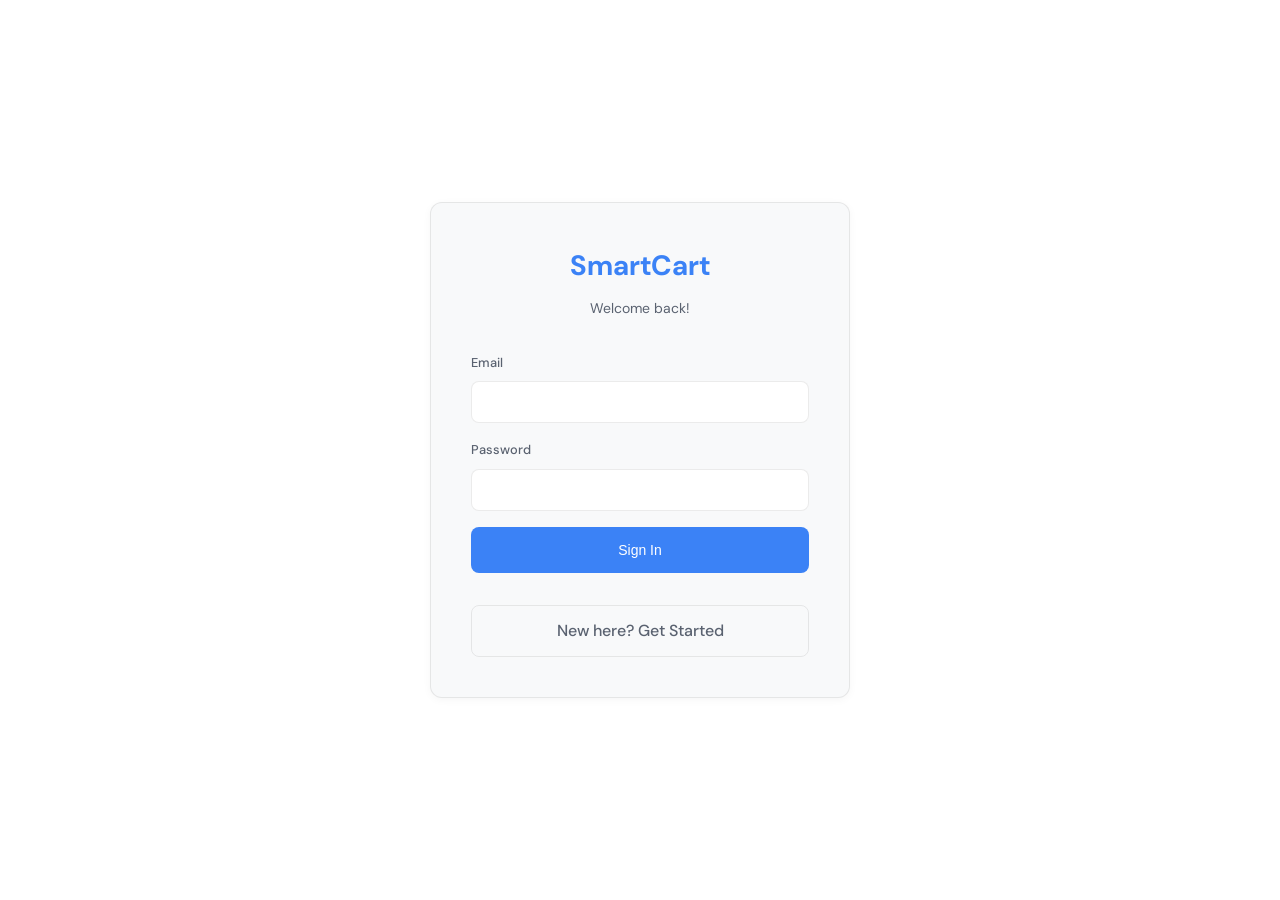
==== commit 2b528654: "polishing ui and RBAC" ====
--- a/frontend/src/index.html
+++ b/frontend/src/index.html
@@ -5,7 +5,7 @@
     <meta charset="UTF-8">
     <meta name="viewport"
         content="width=device-width, initial-scale=1.0, maximum-scale=1.0, user-scalable=no, viewport-fit=cover">
-    <title>SmartCart | AI-Powered Shopping List</title>
+    <title>SmartCart</title>
     <meta name="description"
         content="Collaborative shopping list management with AI-powered pricing for Israeli markets.">
     <link href="https://fonts.googleapis.com/css2?family=DM+Sans:wght@400;500;700&display=swap" rel="stylesheet">
@@ -29,12 +29,12 @@
             <!-- Group Info Section -->
             <div class="sidebar-section">
                 <div class="sidebar-section-title">Group Info</div>
-                <div class="member-card" style="cursor: pointer;" id="copy-code-card">
+                <div class="member-card">
                     <div class="member-info">
-                        <div class="member-name">Invite Code</div>
+                        <div class="member-name">Group Invite Code</div>
                         <div class="member-meta" id="sidebar-join-code">------</div>
                     </div>
-                    <span style="font-size: 0.75rem; color: var(--accent-primary);">Copy</span>
+                    <button id="copy-btn" class="sidebar-invite-btn">Copy</button>
                 </div>
             </div>
 
@@ -138,10 +138,13 @@
                             <div id="items-container" class="item-list">
                                 <div class="empty-state">
                                     <div class="empty-state-icon">
-                                        <svg width="48" height="48" viewBox="0 0 24 24" fill="none" stroke="currentColor" stroke-width="1.5" stroke-linecap="round" stroke-linejoin="round">
+                                        <svg width="48" height="48" viewBox="0 0 24 24" fill="none"
+                                            stroke="currentColor" stroke-width="1.5" stroke-linecap="round"
+                                            stroke-linejoin="round">
                                             <circle cx="9" cy="21" r="1"></circle>
                                             <circle cx="20" cy="21" r="1"></circle>
-                                            <path d="M1 1h4l2.68 13.39a2 2 0 0 0 2 1.61h9.72a2 2 0 0 0 2-1.61L23 6H6"></path>
+                                            <path d="M1 1h4l2.68 13.39a2 2 0 0 0 2 1.61h9.72a2 2 0 0 0 2-1.61L23 6H6">
+                                            </path>
                                         </svg>
                                     </div>
                                     <p class="empty-state-text">No items yet. Add your first item!</p>
@@ -192,7 +195,14 @@
                                     </div>
                                     <div class="form-group">
                                         <label class="form-label" for="quantity">Quantity</label>
-                                        <input type="number" id="quantity" class="form-input" value="1" min="1">
+                                        <div class="quantity-input-group">
+                                            <button type="button" class="qty-btn-form"
+                                                onclick="adjustFormQty(-1)">-</button>
+                                            <input type="number" id="quantity" class="form-input qty-input-field"
+                                                value="1" min="1">
+                                            <button type="button" class="qty-btn-form"
+                                                onclick="adjustFormQty(1)">+</button>
+                                        </div>
                                     </div>
                                 </div>
                                 <button type="submit" class="btn btn-primary" style="width: 100%;" id="submit-btn">
@@ -206,6 +216,7 @@
         </div>
     </div>
 
+    <div id="toast-container" class="toast-container"></div>
     <script src="js/app.js"></script>
 </body>
 
--- a/frontend/src/css/style.css
+++ b/frontend/src/css/style.css
@@ -109,7 +109,7 @@
 .main-content {
     flex: 1;
     padding: 1rem;
-    max-width: 1400px;
+    max-width: 100%;
     margin: 0 auto;
     width: 100%;
     height: 100%;
@@ -253,6 +253,33 @@
     margin-left: 0.5rem;
 }
 
+.sidebar-invite-btn {
+    background: transparent;
+    border: 1px solid var(--accent-primary);
+    color: var(--accent-primary);
+    padding: 0.35rem 0.85rem;
+    font-size: 0.8rem;
+    border-radius: var(--radius-lg);
+    cursor: pointer;
+    transition: all 0.2s ease-in-out;
+    font-weight: 500;
+    min-width: 80px;
+    display: flex;
+    align-items: center;
+    justify-content: center;
+}
+
+.sidebar-invite-btn:hover {
+    background: rgba(59, 130, 246, 0.1);
+}
+
+.sidebar-invite-btn.copied {
+    background: #10b981 !important;
+    border-color: #10b981 !important;
+    color: white !important;
+    transform: scale(1.05);
+}
+
 .sidebar-overlay {
     position: fixed;
     inset: 0;
@@ -277,6 +304,8 @@
     margin-bottom: 1rem;
     padding-bottom: 0.75rem;
     border-bottom: 1px solid var(--border);
+    max-width: 1800px;
+    margin: 0 auto 1rem;
 }
 
 .header-left {
@@ -390,6 +419,8 @@
     grid-template-columns: repeat(3, 1fr);
     gap: 1rem;
     margin-bottom: 1rem;
+    max-width: 1800px;
+    margin: 0 auto 1rem;
 }
 
 @media (max-width: 768px) {
@@ -459,8 +490,10 @@
 .content-grid {
     display: grid;
     grid-template-columns: 1fr 1fr;
-    gap: 1rem;
+    gap: 1.5rem;
     align-items: start;
+    max-width: 1800px;
+    margin: 0 auto;
 }
 
 
@@ -607,6 +640,12 @@
 .quantity-btn:hover {
     background: rgba(255, 255, 255, 0.1);
     color: var(--text-primary);
+}
+
+.quantity-btn:disabled {
+    pointer-events: none;
+    opacity: 0.3;
+    cursor: default;
 }
 
 .quantity-value {
@@ -843,6 +882,7 @@
     from {
         opacity: 0;
     }
+
     to {
         opacity: 1;
     }
@@ -853,6 +893,16 @@
 }
 
 /* ========== RESPONSIVE ========== */
+@media (min-width: 1920px) {
+    .main-content {
+        padding: 2rem 3rem;
+    }
+
+    .content-grid {
+        gap: 2rem;
+    }
+}
+
 @media (max-width: 1280px) {
     .content-grid {
         grid-template-columns: 1fr;
@@ -866,6 +916,13 @@
         display: block;
     }
 
+    .content-grid>section {
+        margin-bottom: 1.5rem;
+    }
+
+    .content-grid>section:last-child {
+        margin-bottom: 0;
+    }
 
     .form-card {
         position: static;
@@ -875,6 +932,14 @@
 @media (max-width: 640px) {
     .main-content {
         padding: 1rem;
+    }
+
+    .item-list {
+        gap: 2rem;
+    }
+
+    .content-grid {
+        gap: 1.25rem;
     }
 
     .app-header {
@@ -1067,4 +1132,118 @@
         width: 36px;
         height: 36px;
     }
+}
+
+/* ========== TOAST NOTIFICATIONS ========== */
+.toast-container {
+    position: fixed;
+    bottom: 2rem;
+    left: 50%;
+    transform: translateX(-50%);
+    display: flex;
+    flex-direction: column;
+    gap: 0.75rem;
+    z-index: 2000;
+    pointer-events: none;
+    width: 90%;
+    max-width: 400px;
+}
+
+.toast {
+    background: var(--bg-elevated);
+    border: 1px solid var(--border);
+    border-radius: var(--radius-md);
+    padding: 0.75rem 1rem;
+    color: var(--text-primary);
+    box-shadow: var(--shadow-medium);
+    display: flex;
+    align-items: center;
+    gap: 0.75rem;
+    font-size: 0.875rem;
+    animation: toast-in 0.3s cubic-bezier(0.16, 1, 0.3, 1) forwards;
+    pointer-events: auto;
+}
+
+.toast.hiding {
+    animation: toast-out 0.2s ease-in forwards;
+}
+
+.toast-icon {
+    font-size: 1.2rem;
+}
+
+@keyframes toast-in {
+    from {
+        transform: translateY(100%);
+        opacity: 0;
+    }
+
+    to {
+        transform: translateY(0);
+        opacity: 1;
+    }
+}
+
+@keyframes toast-out {
+    from {
+        transform: translateY(0);
+        opacity: 1;
+    }
+
+    to {
+        transform: translateY(20px);
+        opacity: 0;
+    }
+}
+
+/* ========== FORM QUANTITY CONTROL ========== */
+.quantity-input-group {
+    display: flex;
+    align-items: center;
+    border: 1px solid var(--border);
+    border-radius: var(--radius-md);
+    overflow: hidden;
+    background: var(--bg-base);
+}
+
+.qty-btn-form {
+    width: 40px;
+    height: 44px;
+    /* Matches standard input height */
+    display: flex;
+    align-items: center;
+    justify-content: center;
+    background: var(--bg-surface);
+    border: none;
+    color: var(--text-secondary);
+    cursor: pointer;
+    font-size: 1.2rem;
+    transition: all var(--transition-fast);
+}
+
+.qty-btn-form:hover {
+    background: rgba(255, 255, 255, 0.05);
+    color: var(--text-primary);
+}
+
+.qty-btn-form:active {
+    background: rgba(255, 255, 255, 0.1);
+}
+
+.qty-input-field {
+    flex: 1;
+    text-align: center;
+    border: none;
+    border-left: 1px solid var(--border);
+    border-right: 1px solid var(--border);
+    border-radius: 0;
+    height: 44px;
+    padding: 0;
+    -moz-appearance: textfield;
+}
+
+.qty-input-field::-webkit-outer-spin-button,
+.qty-input-field::-webkit-inner-spin-button {
+    -webkit-appearance: none;
+    margin: 0;
 }
